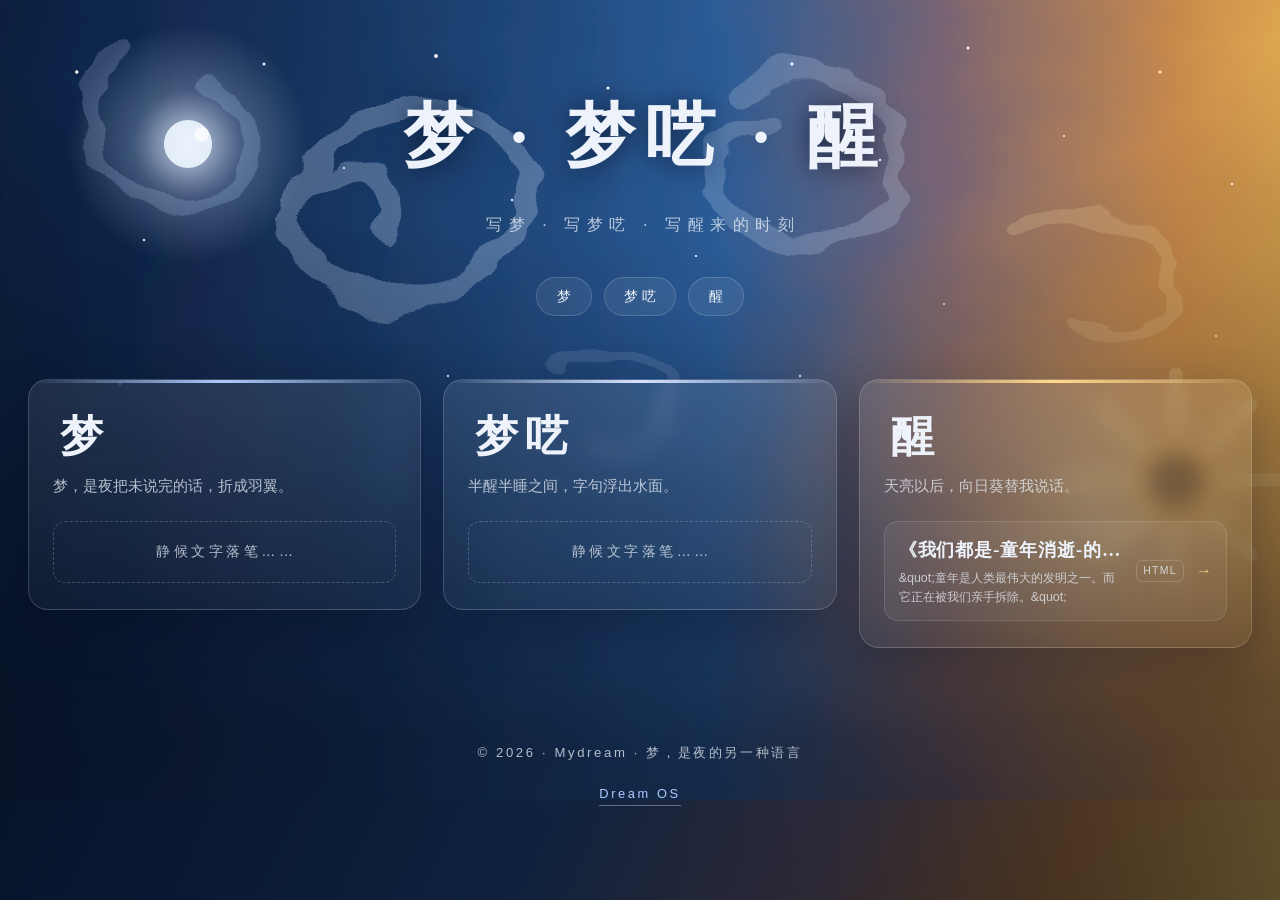
==== index.html @ 4dcb39c3 "新增作品" ====
<!DOCTYPE html>
<html lang="zh-CN">
<head>
<meta charset="UTF-8">
<meta name="viewport" content="width=device-width, initial-scale=1">
<title>梦 · 梦呓 · 醒</title>
<meta name="description" content="一个文学创作的个人主页：梦、梦呓、醒。">
<link rel="stylesheet" href="assets/style.css">
</head>
<body>

<!-- ============ 背景：星月夜(蓝) → 向日葵(暖) ============ -->
<div class="sky" aria-hidden="true">
  <svg class="paint" viewBox="0 0 1600 1000" preserveAspectRatio="xMidYMid slice" xmlns="http://www.w3.org/2000/svg">
    <defs>
      <!-- 横向主渐变：左蓝右暖，右侧落在「醒」 -->
      <linearGradient id="skyGrad" x1="0" y1="0" x2="1" y2="0">
        <stop offset="0"    stop-color="#0a1834"/>
        <stop offset="0.3"  stop-color="#16345f"/>
        <stop offset="0.55" stop-color="#2b5b96"/>
        <stop offset="0.7"  stop-color="#7a6472"/>
        <stop offset="0.85" stop-color="#c98a4b"/>
        <stop offset="1"    stop-color="#f2c457"/>
      </linearGradient>
      <!-- 印象派笔触：fractalNoise + 位移扭曲 -->
      <filter id="brush" x="-10%" y="-10%" width="120%" height="120%">
        <feTurbulence type="fractalNoise" baseFrequency="0.0068 0.0136"
                      numOctaves="3" seed="9" result="n"/>
        <feDisplacementMap in="SourceGraphic" in2="n" scale="58"
                           xChannelSelector="R" yChannelSelector="G"/>
      </filter>
      <!-- 月亮冷光 -->
      <radialGradient id="moonGlow" cx="50%" cy="50%" r="50%">
        <stop offset="0%"   stop-color="#eaf4ff" stop-opacity="0.85"/>
        <stop offset="45%"  stop-color="#cfe0ff" stop-opacity="0.26"/>
        <stop offset="100%" stop-color="#cfe0ff" stop-opacity="0"/>
      </radialGradient>
      <!-- 向日葵暖光 -->
      <radialGradient id="warmGlow" cx="50%" cy="50%" r="50%">
        <stop offset="0%"   stop-color="#ffe2a0" stop-opacity="0.5"/>
        <stop offset="55%"  stop-color="#e8a23d" stop-opacity="0.18"/>
        <stop offset="100%" stop-color="#e8a23d" stop-opacity="0"/>
      </radialGradient>
    </defs>

    <!-- 被笔触扭曲的整幅色底 + 旋涡云 -->
    <g filter="url(#brush)">
      <rect x="-160" y="-160" width="1920" height="1320" fill="url(#skyGrad)"/>
      <g fill="none" stroke-linecap="round">
        <!-- 中部大旋涡 -->
        <path d="M360 250 C 410 120, 610 100, 650 205 C 685 300, 565 390, 455 370
                 C 350 350, 335 250, 410 220 C 465 198, 525 245, 485 295"
              stroke="#cfe2ff" stroke-opacity="0.28" stroke-width="30"/>
        <!-- 左侧旋流 -->
        <path d="M150 60 C 70 130, 120 250, 225 260 C 330 270, 345 150, 265 100"
              stroke="#bcd6ff" stroke-opacity="0.2" stroke-width="22"/>
        <!-- 右中偏冷细旋 -->
        <path d="M930 120 C 1000 60, 1120 95, 1120 185 C 1120 290, 1010 330, 930 280
                 C 860 235, 900 150, 975 155"
              stroke="#dce9ff" stroke-opacity="0.2" stroke-width="26"/>
        <!-- 下方小旋 -->
        <path d="M700 470 C 740 420, 830 430, 840 485 C 850 545, 790 575, 745 545"
              stroke="#c9dcff" stroke-opacity="0.15" stroke-width="16"/>
        <!-- 右下暖旋（过渡到向日葵） -->
        <path d="M1280 300 C 1340 250, 1450 270, 1465 335 C 1480 405, 1400 445, 1340 410"
              stroke="#ffe3ae" stroke-opacity="0.2" stroke-width="18"/>
      </g>
    </g>

    <!-- 月与冷光 -->
    <circle class="moon-halo" cx="235" cy="180" r="150" fill="url(#moonGlow)"/>
    <circle cx="235" cy="180" r="30" fill="#eef7ff" opacity="0.9"/>
    <circle cx="252" cy="168" r="9" fill="#ffffff" opacity="0.7"/>
    <!-- 向日葵暖光 + 花盘（右缘，星夜过渡到暖色） -->
    <circle cx="1380" cy="640" r="440" fill="url(#warmGlow)"/>
    <g transform="translate(1470,600)" opacity="0.6">
      <circle r="56" fill="#e8a23d" opacity="0.4"/>
      <circle r="34" fill="#24150a" opacity="0.55"/>
      <g stroke="#ffd887" stroke-width="17" stroke-linecap="round" fill="none" opacity="0.6">
        <path d="M58 0 L132 0"/>
        <path d="M41 41 L93 93"/>
        <path d="M0 58 L0 132"/>
        <path d="M-41 41 L-93 93"/>
        <path d="M-58 0 L-132 0"/>
        <path d="M-41 -41 L-93 -93"/>
        <path d="M0 -58 L0 -132"/>
        <path d="M41 -41 L93 -93"/>
      </g>
    </g>

    <!-- 星点（CSS 动画闪烁） -->
    <g class="stars">
      <circle class="star" cx="96"  cy="90"  r="2.1" fill="#fff"   style="animation-delay:-0.3s"/>
      <circle class="star" cx="180" cy="300" r="1.5" fill="#fff"   style="animation-delay:-1.1s"/>
      <circle class="star" cx="330" cy="80"  r="1.9" fill="#e6f0ff" style="animation-delay:-2.4s"/>
      <circle class="star" cx="430" cy="210" r="1.3" fill="#fff"   style="animation-delay:-0.7s"/>
      <circle class="star" cx="545" cy="70"  r="2.4" fill="#fff"   style="animation-delay:-1.9s"/>
      <circle class="star" cx="640" cy="250" r="1.5" fill="#dbe8ff" style="animation-delay:-2.9s"/>
      <circle class="star" cx="760" cy="110" r="2"   fill="#fff"   style="animation-delay:-0.5s"/>
      <circle class="star" cx="870" cy="320" r="1.4" fill="#fff"   style="animation-delay:-1.6s"/>
      <circle class="star" cx="990" cy="80"  r="2.2" fill="#e6f0ff" style="animation-delay:-2.1s"/>
      <circle class="star" cx="1100" cy="200" r="1.6" fill="#fff"  style="animation-delay:-0.9s"/>
      <circle class="star" cx="1210" cy="60" r="1.9" fill="#fff"   style="animation-delay:-2.6s"/>
      <circle class="star" cx="1330" cy="170" r="1.4" fill="#ffe9b0" style="animation-delay:-1.4s"/>
      <circle class="star" cx="1450" cy="90" r="2"   fill="#ffe9b0" style="animation-delay:-0.2s"/>
      <circle class="star" cx="1540" cy="230" r="1.5" fill="#fff"  style="animation-delay:-3.1s"/>
      <circle class="star" cx="150"  cy="480" r="1.4" fill="#fff"  style="animation-delay:-2.2s"/>
      <circle class="star" cx="320"  cy="560" r="1.1" fill="#fff"  style="animation-delay:-0.6s"/>
      <circle class="star" cx="560"  cy="470" r="1.6" fill="#dbe8ff" style="animation-delay:-1.8s"/>
      <circle class="star" cx="760"  cy="560" r="1.2" fill="#fff"  style="animation-delay:-2.8s"/>
      <circle class="star" cx="1000" cy="470" r="1.5" fill="#fff"  style="animation-delay:-0.4s"/>
      <circle class="star" cx="1180" cy="380" r="1.3" fill="#ffe9b0" style="animation-delay:-3.3s"/>
      <circle class="star" cx="1520" cy="420" r="1.6" fill="#ffe9b0" style="animation-delay:-1s"/>
    </g>
  </svg>
  <div class="veil"></div>
</div>

<!-- ============ 页面内容 ============ -->
<div class="page">

  <header class="hero">
    <h1>梦 · 梦呓 · 醒</h1>
    <p class="hero-sub">写梦 · 写梦呓 · 写醒来的时刻</p>
    <nav class="hero-nav" aria-label="专栏导航">
      <a href="#col-dream">梦</a>
      <a href="#col-murmur">梦呓</a>
      <a href="#col-wake">醒</a>
    </nav>
  </header>
  <main class="columns">

    <!-- 梦 -->
    <section class="col col--dream" id="col-dream" aria-labelledby="t-dream">
      <h2 id="t-dream">梦</h2>
      <p class="motto">梦，是夜把未说完的话，折成羽翼。</p>
      <ul class="works" data-works="dream">
      <li class="empty">静候文字落笔……</li>
      </ul>
    </section>

    <!-- 梦呓 -->
    <section class="col col--murmur" id="col-murmur" aria-labelledby="t-murmur">
      <h2 id="t-murmur">梦呓</h2>
      <p class="motto">半醒半睡之间，字句浮出水面。</p>
      <ul class="works" data-works="murmur">
      <li class="empty">静候文字落笔……</li>
      </ul>
    </section>

    <!-- 醒 -->
    <section class="col col--wake" id="col-wake" aria-labelledby="t-wake">
      <h2 id="t-wake">醒</h2>
      <p class="motto">天亮以后，向日葵替我说话。</p>
      <ul class="works" data-works="wake">
        <li>
          <a class="work" href="awake/%E6%88%91%E4%BB%AC%E9%83%BD%E6%98%AF-%E7%AB%A5%E5%B9%B4%E6%B6%88%E9%80%9D-%E7%9A%84%E6%B4%BB%E6%A0%B7%E6%9D%BF%E2%80%94%E2%80%94%E9%87%8D%E8%AF%BB%E5%B0%BC%E5%B0%94%C2%B7%E6%B3%A2%E5%85%B9%E6%9B%BC%E3%80%8A%E7%AB%A5%E5%B9%B4%E7%9A%84%E6%B6%88%E9%80%9D%E3%80%8B.html" target="_blank" rel="noopener">
            <span class="w-info">
              <span class="w-title">《我们都是-童年消逝-的活样板——重读尼尔·波兹曼《童年的消逝》》</span>
              <span class="w-note">&amp;quot;童年是人类最伟大的发明之一。而它正在被我们亲手拆除。&amp;quot;</span>
            </span>
            <span class="w-badge">html</span>
            <span class="w-go" aria-hidden="true">→</span>
          </a>
        </li>
      </ul>
    </section>

  </main>

  <footer class="page-footer">
    <p>© <span id="year">2026</span> · Mydream · 梦，是夜的另一种语言</p>
    <p><a class="os-entry" href="https://mydream-os.pages.dev/" target="_blank" rel="noopener">Dream&nbsp;OS</a></p>
  </footer>

</div>

<script src="assets/main.js"></script>
</body>
</html>
---- assets/style.css ----
/* =========================================================
   Mydream 主页样式
   视觉：星月夜(蓝) → 向日葵(暖) 渐变 + SVG 笔触 + 星点/暖光
   纯 CSS/SVG，无外部依赖；桌面横排三栏，手机竖排
   ========================================================= */

:root {
  --ink:      #eef3fb;
  --ink-dim:  rgba(238, 243, 251, 0.74);
  --serif:    "Songti SC", "STSong", "Noto Serif CJK SC",
              "Source Han Serif SC", "SimSun", serif;
  --sans:     -apple-system, BlinkMacSystemFont, "Segoe UI", "PingFang SC",
              "Hiragino Sans GB", "Microsoft YaHei", sans-serif;
  --line:     rgba(255, 255, 255, 0.16);
  --dream:    #aecbff;
  --murmur:   #d9e4ff;
  --wake:     #ffd98a;
}

* { box-sizing: border-box; }

html { scroll-behavior: smooth; }

body {
  margin: 0;
  min-height: 100vh;
  background: #0a1834;
  color: var(--ink);
  font-family: var(--sans);
  line-height: 1.7;
  -webkit-font-smoothing: antialiased;
  overflow-x: hidden;
}

/* ================= 背景天空 ================= */
.sky {
  position: fixed;
  inset: 0;
  z-index: -1;
  overflow: hidden;
  background: linear-gradient(115deg,
    #081226 0%, #102a55 30%, #1f4474 55%,
    #6a5d74 72%, #c0803f 86%, #f2c457 100%);
}
.sky svg { display: block; }

.sky .veil {
  position: absolute;
  inset: 0;
  background:
    radial-gradient(130% 95% at 50% -12%, transparent 42%, rgba(2, 6, 18, 0.55) 100%),
    radial-gradient(90% 70% at 86% 116%, rgba(36, 20, 2, 0.38), transparent 62%);
}

/* 星点闪烁（SVG 内 circle 使用） */
.paint .star {
  transform-box: fill-box;
  transform-origin: center;
  animation: twinkle 3.6s ease-in-out infinite;
}
@keyframes twinkle {
  0%, 100% { opacity: 0.08; }
  50%      { opacity: 0.95; }
}

/* ================= 页面框架 ================= */
.page {
  position: relative;
  max-width: 1280px;
  margin: 0 auto;
  padding: 0 28px 40px;
}

/* ---------- 顶部标题区 ---------- */
.hero {
  padding: 8.5vh 0 4vh;
  text-align: center;
}
.hero h1 {
  margin: 0;
  font-family: var(--serif);
  font-weight: 600;
  font-size: clamp(2.4rem, 6.5vw, 4.4rem);
  letter-spacing: 0.14em;
  text-indent: 0.14em;
  text-shadow: 0 2px 26px rgba(3, 10, 30, 0.6);
  animation: rise 1s ease both;
}
.hero-sub {
  margin: 0.9rem 0 0;
  color: var(--ink-dim);
  letter-spacing: 0.4em;
  text-indent: 0.4em;
  font-size: clamp(0.8rem, 1.8vw, 1.02rem);
  animation: rise 1s 0.15s ease both;
}
.hero-nav {
  margin-top: 2.4rem;
  display: flex;
  justify-content: center;
  gap: 12px;
  flex-wrap: wrap;
  animation: rise 1s 0.3s ease both;
}
.hero-nav a {
  color: var(--ink);
  text-decoration: none;
  padding: 0.45em 1.15em;
  border: 1px solid var(--line);
  border-radius: 999px;
  background: rgba(255, 255, 255, 0.07);
  backdrop-filter: blur(6px);
  font-size: 0.9rem;
  letter-spacing: 0.22em;
  text-indent: 0.22em;
}
.hero-nav a:hover { background: rgba(255, 255, 255, 0.16); }

@keyframes rise {
  from { opacity: 0; transform: translateY(16px); }
  to   { opacity: 1; transform: none; }
}

/* ================= 三栏专栏 ================= */
.columns {
  display: grid;
  grid-template-columns: repeat(3, 1fr);
  gap: 22px;
  margin-top: 3vh;
  align-items: start;
}

.col {
  position: relative;
  display: flex;
  flex-direction: column;
  padding: 28px 24px 26px;
  border-radius: 20px;
  border: 1px solid var(--line);
  background: linear-gradient(180deg, rgba(255, 255, 255, 0.09), rgba(255, 255, 255, 0.035));
  backdrop-filter: blur(10px);
  box-shadow: 0 18px 50px rgba(2, 8, 24, 0.28);
  overflow: hidden;
  transition: opacity 0.7s ease, transform 0.7s ease;
}
/* 仅在 JS 可用时做进场渐显（无 JS 则默认直接可见） */
.js .col { opacity: 0; transform: translateY(18px); }
.js .col.in { opacity: 1; transform: none; }

/* 栏顶渐变细线 + 色标 */
.col::before {
  content: "";
  position: absolute;
  inset: 0 0 auto 0;
  height: 3px;
  background: linear-gradient(90deg, transparent, var(--accent, #aecbff), transparent);
}
.col--dream  { --accent: var(--dream); }
.col--murmur { --accent: var(--murmur); }
.col--wake   { --accent: var(--wake); }

.col h2 {
  margin: 0.05em 0 0.15em;
  font-family: var(--serif);
  font-weight: 600;
  font-size: clamp(1.9rem, 4vw, 2.7rem);
  letter-spacing: 0.16em;
  text-indent: 0.16em;
  line-height: 1.25;
}
.col .motto {
  margin: 0 0 20px;
  color: var(--ink-dim);
  font-size: 0.95rem;
  line-height: 2;
}
/* ---------- 作品列表 ---------- */
.works {
  list-style: none;
  margin: 0;
  padding: 0;
  display: flex;
  flex-direction: column;
  gap: 10px;
}

.works .empty {
  color: var(--ink-dim);
  border: 1px dashed rgba(255, 255, 255, 0.2);
  border-radius: 12px;
  padding: 18px 12px;
  text-align: center;
  font-size: 0.88rem;
  letter-spacing: 0.25em;
  text-indent: 0.25em;
}

.work {
  display: flex;
  align-items: center;
  gap: 12px;
  text-decoration: none;
  color: var(--ink);
  padding: 13px 14px;
  border: 1px solid rgba(255, 255, 255, 0.12);
  border-radius: 14px;
  background: rgba(255, 255, 255, 0.05);
  transition: transform 0.25s ease, background 0.25s ease, border-color 0.25s ease;
}
.work:hover {
  transform: translateY(-2px);
  background: rgba(255, 255, 255, 0.13);
  border-color: rgba(255, 255, 255, 0.3);
}

.work .w-info { display: flex; flex-direction: column; min-width: 0; }
.work .w-title {
  font-family: var(--serif);
  font-size: 1.15rem;
  font-weight: 600;
  letter-spacing: 0.05em;
  white-space: nowrap;
  overflow: hidden;
  text-overflow: ellipsis;
}
.work .w-note {
  color: var(--ink-dim);
  font-size: 0.78rem;
  line-height: 1.5;
  margin-top: 3px;
  display: -webkit-box;
  line-clamp: 2;
  -webkit-line-clamp: 2;
  -webkit-box-orient: vertical;
  overflow: hidden;
}
.work .w-badge {
  flex: none;
  font-size: 0.66rem;
  letter-spacing: 0.12em;
  color: var(--ink-dim);
  border: 1px solid var(--line);
  border-radius: 6px;
  padding: 1px 6px;
  text-transform: uppercase;
}
.work .w-go {
  flex: none;
  margin-left: auto;
  color: var(--accent, var(--wake));
  font-size: 1rem;
  opacity: 0.85;
}

/* ---------- 页脚 ---------- */
.page-footer {
  margin-top: 7vh;
  padding-top: 18px;
  text-align: center;
  color: var(--ink-dim);
  font-size: 0.82rem;
  letter-spacing: 0.2em;
}
.page-footer .os-entry {
  display: inline-block;
  margin-top: 6px;
  color: var(--dream, #aecbff);
  font-size: 0.8rem;
  text-decoration: none;
  border-bottom: 1px solid rgba(174, 203, 255, 0.45);
  transition: color 0.25s ease, border-color 0.25s ease;
}
.page-footer .os-entry:hover {
  color: var(--wake, #ffd98a);
  border-bottom-color: rgba(255, 217, 138, 0.6);
}

/* ================= 响应式 ================= */
@media (max-width: 900px) {
  .hero { padding: 7vh 0 3vh; }
  .columns { grid-template-columns: 1fr; gap: 16px; margin-top: 2vh; }
  .col--wake { margin-bottom: 2vh; }
}

/* 手机竖排：把「醒」放在最下，背景改为上蓝下暖 */
@media (max-width: 640px) {
  .page { padding: 0 16px 28px; }
  .sky { background: linear-gradient(180deg,
    #081226 0%, #102a55 26%, #1f4474 48%,
    #7a6459 66%, #c0803f 84%, #f2c457 100%); }
  .sky .paint { display: none; }
}

/* 减弱动画偏好 */
@media (prefers-reduced-motion: reduce) {
  html { scroll-behavior: auto; }
  .paint .star { animation: none; }
  .hero h1, .hero-sub, .hero-nav { animation: none; }
  .col { opacity: 1; transform: none; transition: none; }
  .work { transition: none; }
}
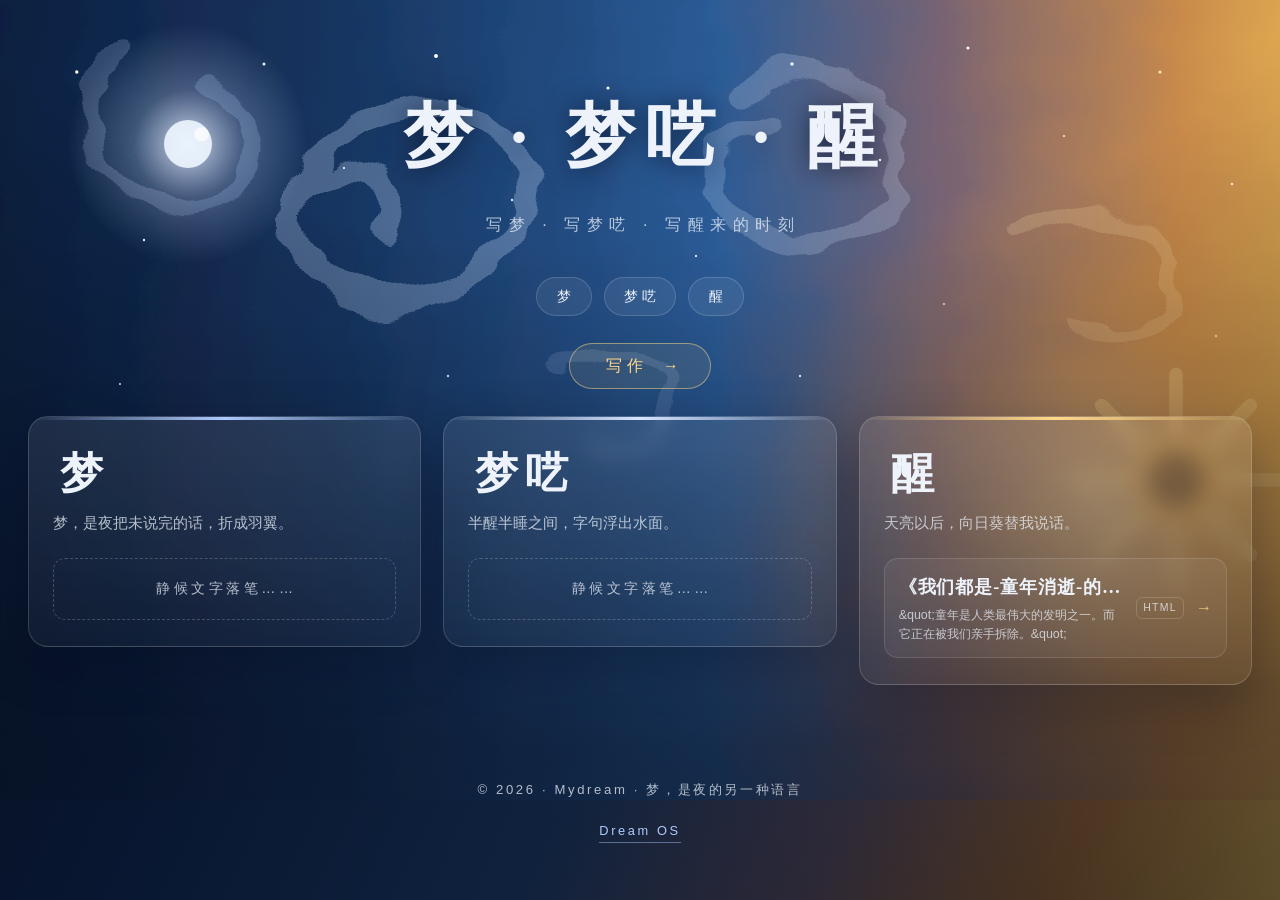
==== commit a400a5cf: "feat: 首页写作入口 + html-writer 发布到主页（HMAC 鉴权 + Pages Functions + KV）" ====
--- a/index.html
+++ b/index.html
@@ -128,6 +128,14 @@
       <a href="#col-wake">醒</a>
     </nav>
   </header>
+
+  <!-- 写作台入口：html-writer -->
+  <div class="write-entry">
+    <a class="write-entry-link" href="html-writer/" target="_blank" rel="noopener">
+      写作<span class="write-entry-go" aria-hidden="true">→</span>
+    </a>
+  </div>
+
   <main class="columns">
 
     <!-- 梦 -->
--- a/assets/style.css
+++ b/assets/style.css
@@ -115,6 +115,35 @@
   text-indent: 0.22em;
 }
 .hero-nav a:hover { background: rgba(255, 255, 255, 0.16); }
+
+/* ---------- 写作台入口（html-writer，单行居中胶囊） ---------- */
+.write-entry {
+  margin-top: -1vh;      /* 收拢 hero 底部留白，入口紧贴标题区下方 */
+  text-align: center;
+  animation: rise 1s 0.45s ease both;
+}
+.write-entry-link {
+  display: inline-flex;
+  align-items: center;
+  gap: 0.7em;
+  color: var(--wake);
+  font-size: 0.98rem;
+  letter-spacing: 0.3em;
+  text-indent: 0.3em;
+  text-decoration: none;
+  padding: 0.55em 1.7em 0.55em 2em;
+  border: 1px solid rgba(255, 217, 138, 0.5);
+  border-radius: 999px;
+  background: rgba(255, 217, 138, 0.09);
+  transition: background 0.25s ease, color 0.25s ease, border-color 0.25s ease;
+}
+.write-entry-link:hover {
+  color: #33210a;
+  background: var(--wake);
+  border-color: var(--wake);
+}
+.write-entry-go { transition: transform 0.25s ease; }
+.write-entry-link:hover .write-entry-go { transform: translateX(3px); }
 
 @keyframes rise {
   from { opacity: 0; transform: translateY(16px); }
@@ -295,7 +324,7 @@
 @media (prefers-reduced-motion: reduce) {
   html { scroll-behavior: auto; }
   .paint .star { animation: none; }
-  .hero h1, .hero-sub, .hero-nav { animation: none; }
+  .hero h1, .hero-sub, .hero-nav, .write-entry { animation: none; }
   .col { opacity: 1; transform: none; transition: none; }
   .work { transition: none; }
 }
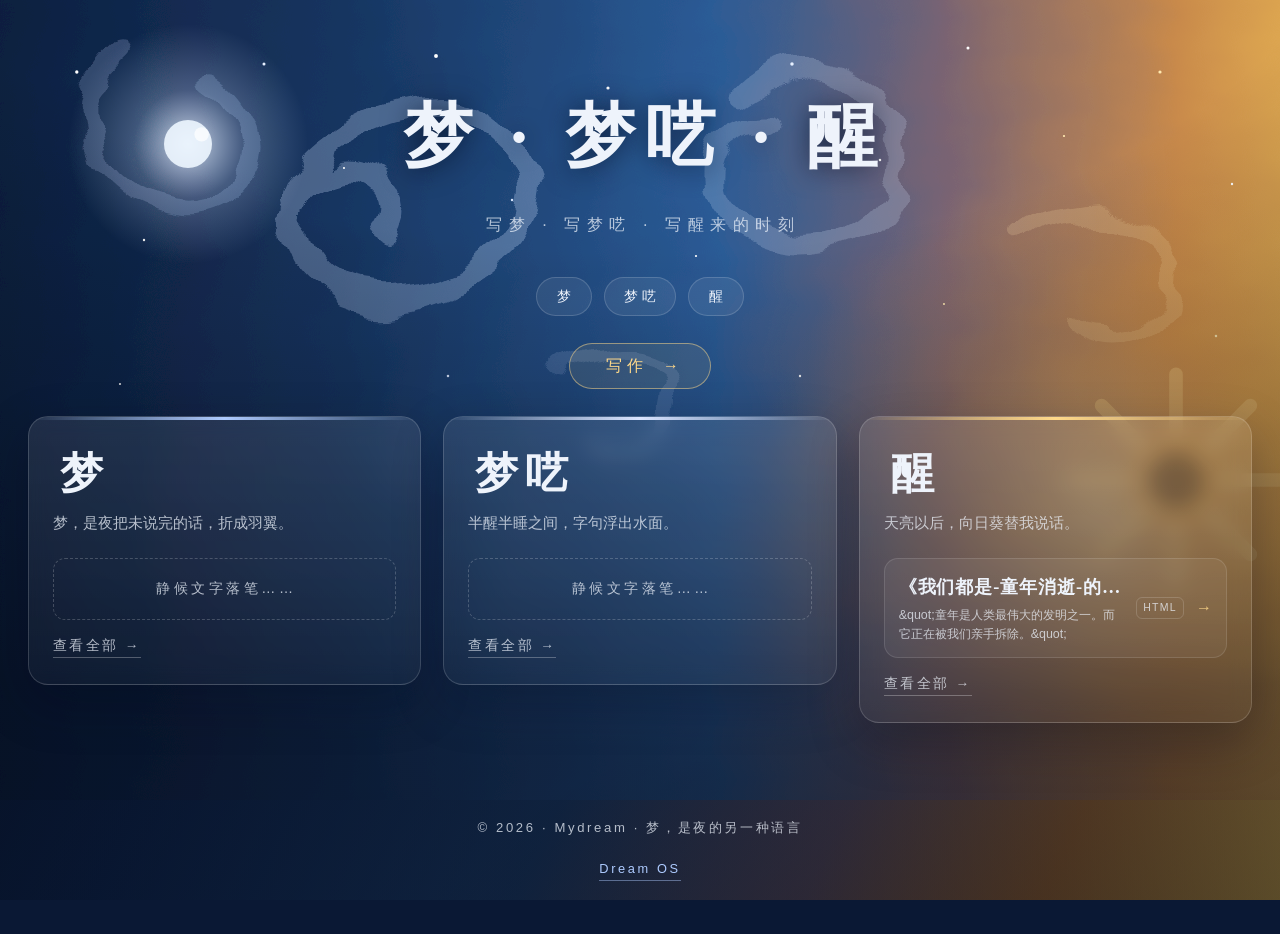
==== commit a93782e4: "feat: 首页每栏限 2 篇 + 分类管理页（瀑布流卡片 + 标题/全文搜索）" ====
--- a/index.html
+++ b/index.html
@@ -140,25 +140,27 @@
 
     <!-- 梦 -->
     <section class="col col--dream" id="col-dream" aria-labelledby="t-dream">
-      <h2 id="t-dream">梦</h2>
+      <h2 id="t-dream"><a class="col-title-link" href="dream.html">梦</a></h2>
       <p class="motto">梦，是夜把未说完的话，折成羽翼。</p>
       <ul class="works" data-works="dream">
       <li class="empty">静候文字落笔……</li>
       </ul>
+      <a class="col-more" href="dream.html">查看全部<em aria-hidden="true">→</em></a>
     </section>
 
     <!-- 梦呓 -->
     <section class="col col--murmur" id="col-murmur" aria-labelledby="t-murmur">
-      <h2 id="t-murmur">梦呓</h2>
+      <h2 id="t-murmur"><a class="col-title-link" href="murmur.html">梦呓</a></h2>
       <p class="motto">半醒半睡之间，字句浮出水面。</p>
       <ul class="works" data-works="murmur">
       <li class="empty">静候文字落笔……</li>
       </ul>
+      <a class="col-more" href="murmur.html">查看全部<em aria-hidden="true">→</em></a>
     </section>
 
     <!-- 醒 -->
     <section class="col col--wake" id="col-wake" aria-labelledby="t-wake">
-      <h2 id="t-wake">醒</h2>
+      <h2 id="t-wake"><a class="col-title-link" href="awake.html">醒</a></h2>
       <p class="motto">天亮以后，向日葵替我说话。</p>
       <ul class="works" data-works="wake">
         <li>
@@ -172,6 +174,7 @@
           </a>
         </li>
       </ul>
+      <a class="col-more" href="awake.html">查看全部<em aria-hidden="true">→</em></a>
     </section>
 
   </main>
--- a/assets/style.css
+++ b/assets/style.css
@@ -197,6 +197,13 @@
   text-indent: 0.16em;
   line-height: 1.25;
 }
+/* 栏目标题即「查看全部」入口 */
+.col-title-link {
+  color: inherit;
+  text-decoration: none;
+  transition: color 0.25s ease;
+}
+.col-title-link:hover { color: var(--accent); }
 .col .motto {
   margin: 0 0 20px;
   color: var(--ink-dim);
@@ -281,6 +288,24 @@
   opacity: 0.85;
 }
 
+/* 每栏「查看全部」入口 */
+.col-more {
+  display: inline-flex;
+  align-items: center;
+  align-self: flex-start;
+  margin-top: 14px;
+  gap: 6px;
+  font-size: 0.85rem;
+  letter-spacing: 0.18em;
+  color: var(--ink-dim);
+  text-decoration: none;
+  border-bottom: 1px solid rgba(255, 255, 255, 0.28);
+  transition: color 0.25s ease, border-color 0.25s ease;
+}
+.col-more em { font-style: normal; transition: transform 0.25s ease; }
+.col-more:hover { color: var(--accent, var(--wake)); border-color: var(--accent, var(--wake)); }
+.col-more:hover em { transform: translateX(3px); }
+
 /* ---------- 页脚 ---------- */
 .page-footer {
   margin-top: 7vh;
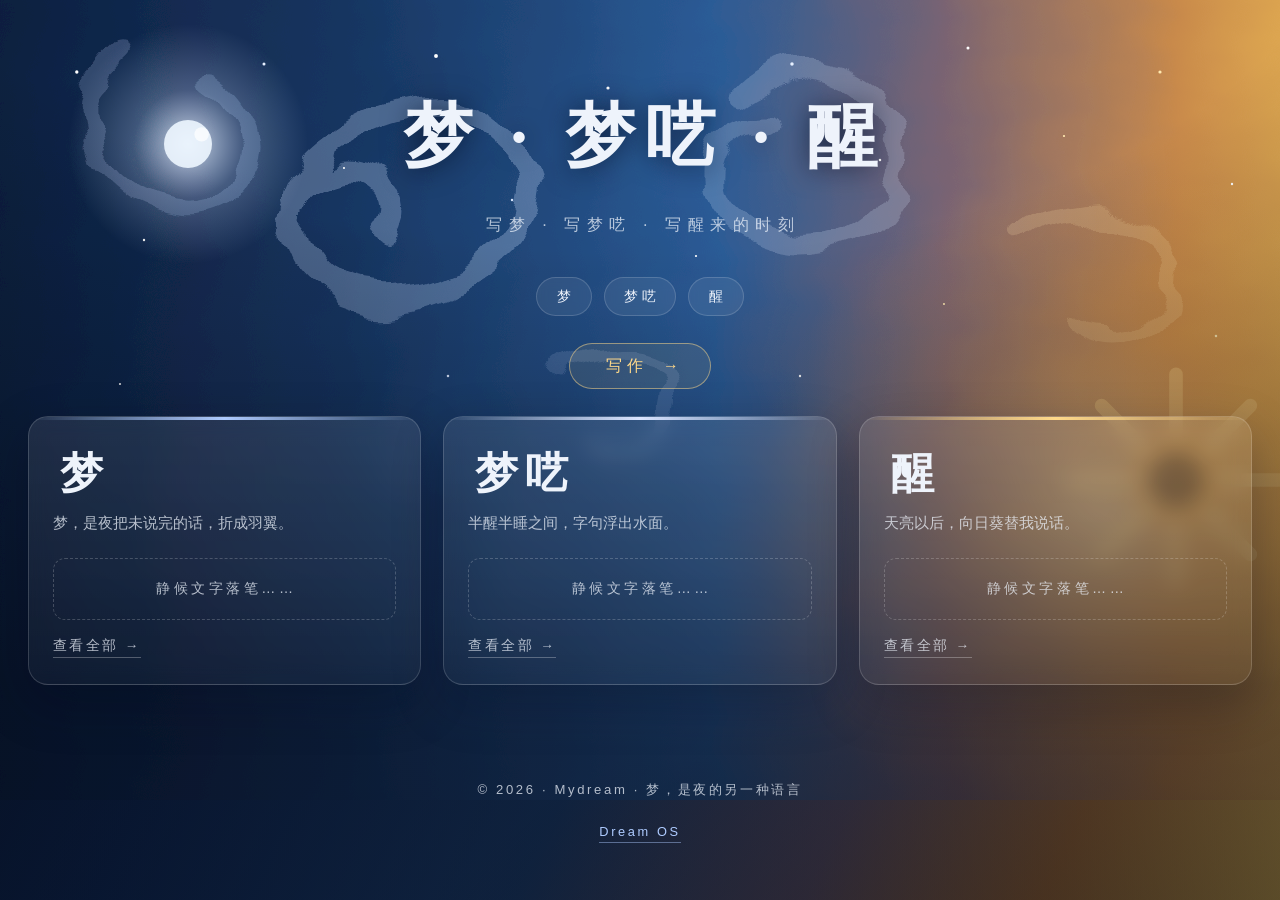
==== commit 2228997e: "chore: 移除本地 awake 静态文章并重建首页卡片" ====
--- a/index.html
+++ b/index.html
@@ -163,16 +163,7 @@
       <h2 id="t-wake"><a class="col-title-link" href="awake.html">醒</a></h2>
       <p class="motto">天亮以后，向日葵替我说话。</p>
       <ul class="works" data-works="wake">
-        <li>
-          <a class="work" href="awake/%E6%88%91%E4%BB%AC%E9%83%BD%E6%98%AF-%E7%AB%A5%E5%B9%B4%E6%B6%88%E9%80%9D-%E7%9A%84%E6%B4%BB%E6%A0%B7%E6%9D%BF%E2%80%94%E2%80%94%E9%87%8D%E8%AF%BB%E5%B0%BC%E5%B0%94%C2%B7%E6%B3%A2%E5%85%B9%E6%9B%BC%E3%80%8A%E7%AB%A5%E5%B9%B4%E7%9A%84%E6%B6%88%E9%80%9D%E3%80%8B.html" target="_blank" rel="noopener">
-            <span class="w-info">
-              <span class="w-title">《我们都是-童年消逝-的活样板——重读尼尔·波兹曼《童年的消逝》》</span>
-              <span class="w-note">&amp;quot;童年是人类最伟大的发明之一。而它正在被我们亲手拆除。&amp;quot;</span>
-            </span>
-            <span class="w-badge">html</span>
-            <span class="w-go" aria-hidden="true">→</span>
-          </a>
-        </li>
+      <li class="empty">静候文字落笔……</li>
       </ul>
       <a class="col-more" href="awake.html">查看全部<em aria-hidden="true">→</em></a>
     </section>
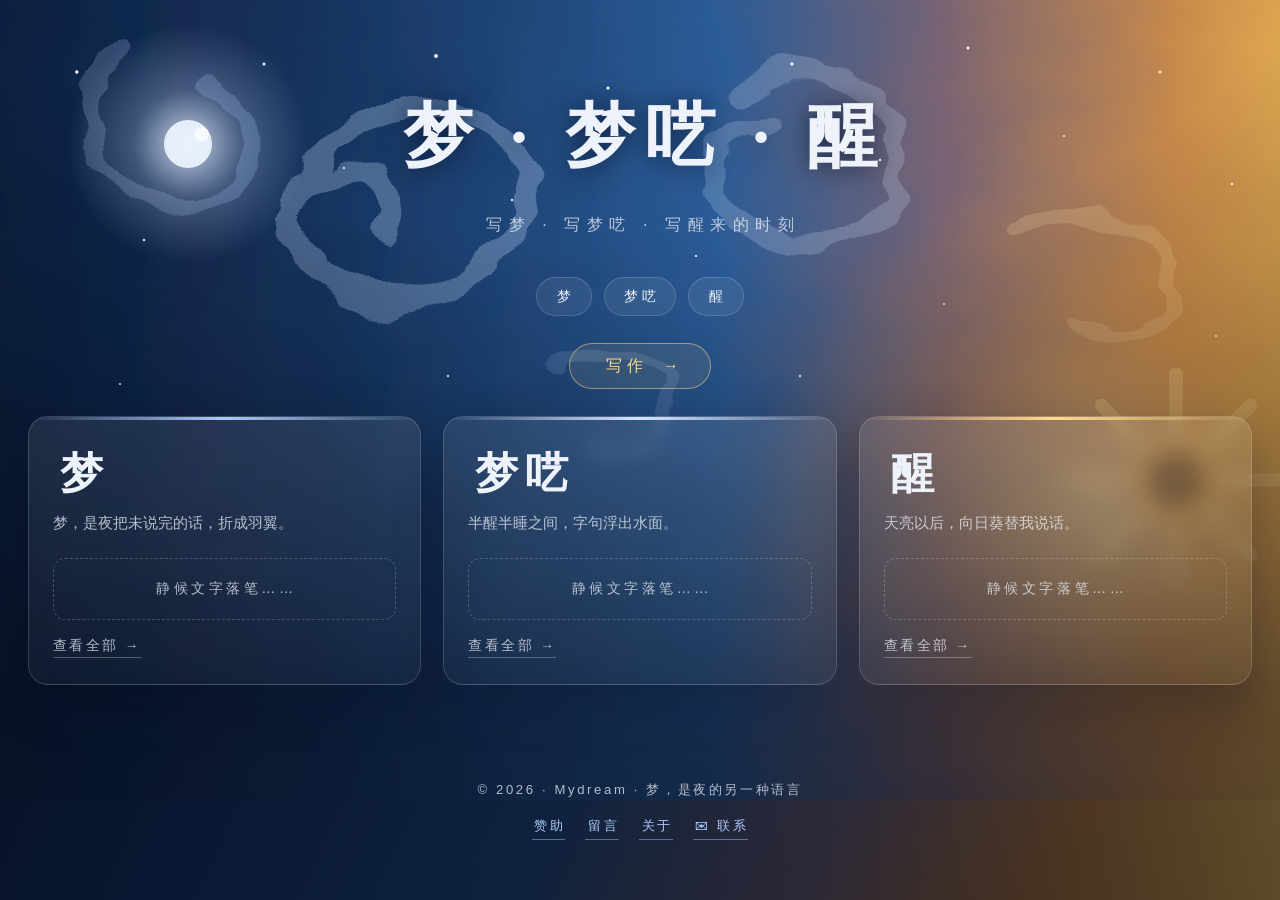
==== commit 896c7dc1: "feat: 首页页脚赞助二维码弹窗/留言板/关于/联系，移除 Dream OS 链接（含 memory-bank 存档 8-9 轮）" ====
--- a/index.html
+++ b/index.html
@@ -172,9 +172,34 @@
 
   <footer class="page-footer">
     <p>© <span id="year">2026</span> · Mydream · 梦，是夜的另一种语言</p>
-    <p><a class="os-entry" href="https://mydream-os.pages.dev/" target="_blank" rel="noopener">Dream&nbsp;OS</a></p>
+    <nav class="footer-links" aria-label="站点页脚">
+      <button type="button" class="footer-link" data-open-sponsor>赞助</button>
+      <a class="footer-link" href="guestbook.html">留言</a>
+      <a class="footer-link" href="about.html">关于</a>
+      <a class="footer-link" href="mailto:409543901@qq.com">✉ 联系</a>
+    </nav>
   </footer>
 
+</div>
+
+<!-- ============ 赞助模态框 ============ -->
+<div class="modal hidden" id="sponsorModal" role="dialog" aria-modal="true" aria-labelledby="sponsorTitle" aria-hidden="true">
+  <div class="modal-mask" data-close-sponsor></div>
+  <div class="modal-card sponsor-card">
+    <button type="button" class="modal-close" data-close-sponsor aria-label="关闭">×</button>
+    <h2 id="sponsorTitle">赞助</h2>
+    <p class="modal-sub">如果这里的字曾陪你度过某个夜晚，欢迎请我喝一杯茶。</p>
+    <div class="qr-grid">
+      <figure class="qr-figure">
+        <img src="assets/images/afdian-qr.png" alt="爱发电收款二维码" loading="lazy">
+        <figcaption>爱发电</figcaption>
+      </figure>
+      <figure class="qr-figure">
+        <img src="assets/images/wechat-reward.png" alt="微信赞赏二维码" loading="lazy">
+        <figcaption>微信赞赏</figcaption>
+      </figure>
+    </div>
+  </div>
 </div>
 
 <script src="assets/main.js"></script>
--- a/assets/style.css
+++ b/assets/style.css
@@ -315,19 +315,354 @@
   font-size: 0.82rem;
   letter-spacing: 0.2em;
 }
-.page-footer .os-entry {
-  display: inline-block;
-  margin-top: 6px;
+.page-footer .footer-links {
+  display: flex;
+  flex-wrap: wrap;
+  justify-content: center;
+  gap: 20px;
+  margin-top: 14px;
+}
+.page-footer .footer-link {
+  display: inline-flex;
+  align-items: center;
+  gap: 4px;
+  padding: 0 0 2px;
+  border: 0;
+  border-bottom: 1px solid rgba(174, 203, 255, 0.45);
+  background: none;
   color: var(--dream, #aecbff);
+  font-family: inherit;
   font-size: 0.8rem;
+  letter-spacing: 0.2em;
+  text-indent: 0.2em;
   text-decoration: none;
-  border-bottom: 1px solid rgba(174, 203, 255, 0.45);
+  cursor: pointer;
   transition: color 0.25s ease, border-color 0.25s ease;
 }
-.page-footer .os-entry:hover {
+.page-footer .footer-link:hover {
   color: var(--wake, #ffd98a);
   border-bottom-color: rgba(255, 217, 138, 0.6);
 }
+
+/* ================= 通用模态框（赞助） ================= */
+.hidden { display: none !important; }
+body.modal-open { overflow: hidden; }
+
+.modal {
+  position: fixed;
+  inset: 0;
+  z-index: 100;
+  display: flex;
+  align-items: center;
+  justify-content: center;
+  padding: 20px;
+}
+.modal-mask {
+  position: absolute;
+  inset: 0;
+  background: rgba(3, 10, 26, 0.68);
+  backdrop-filter: blur(3px);
+}
+.modal-card {
+  position: relative;
+  z-index: 1;
+  width: 560px;
+  max-width: 100%;
+  max-height: 88vh;
+  overflow-y: auto;
+  padding: 30px 30px 26px;
+  border: 1px solid rgba(255, 255, 255, 0.18);
+  border-radius: 18px;
+  background: linear-gradient(180deg, rgba(32, 44, 74, 0.94), rgba(14, 22, 40, 0.96));
+  box-shadow: 0 24px 70px rgba(0, 0, 0, 0.45);
+  color: var(--ink);
+  text-align: center;
+  animation: modal-in 0.25s ease;
+}
+@keyframes modal-in {
+  from { opacity: 0; transform: translateY(10px) scale(0.98); }
+  to   { opacity: 1; transform: none; }
+}
+.modal-card h2 {
+  margin: 0 0 8px;
+  font-family: var(--serif);
+  font-weight: 600;
+  font-size: 1.6rem;
+  letter-spacing: 0.35em;
+  text-indent: 0.35em;
+}
+.modal-sub {
+  margin: 0 0 20px;
+  color: var(--ink-dim);
+  font-size: 0.86rem;
+  letter-spacing: 0.08em;
+}
+.modal-close {
+  position: absolute;
+  top: 8px;
+  right: 12px;
+  padding: 4px 10px;
+  border: 0;
+  border-radius: 8px;
+  background: none;
+  color: var(--ink-dim);
+  font-size: 24px;
+  line-height: 1;
+  cursor: pointer;
+  transition: color 0.2s ease, background 0.2s ease;
+}
+.modal-close:hover { color: var(--ink); background: rgba(255, 255, 255, 0.12); }
+
+.qr-grid {
+  display: flex;
+  justify-content: center;
+  align-items: flex-start;
+  gap: 24px;
+  flex-wrap: wrap;
+}
+.qr-figure { margin: 0; }
+.qr-figure img {
+  display: block;
+  width: 178px;
+  max-width: 100%;
+  padding: 6px;
+  border: 1px solid rgba(255, 255, 255, 0.22);
+  border-radius: 12px;
+  background: #fff;
+}
+.qr-figure figcaption {
+  margin-top: 10px;
+  color: var(--ink-dim);
+  font-size: 0.78rem;
+  letter-spacing: 0.3em;
+  text-indent: 0.3em;
+}
+
+/* ============ 留言板 / 关于 页面背景（呼应首页星月夜→向日葵） ============ */
+body.guestbook-page,
+body.about-page {
+  background:
+    radial-gradient(120% 90% at 50% -10%, rgba(255, 255, 255, 0.06), transparent 55%),
+    linear-gradient(115deg,
+      #081226 0%, #102a55 30%, #1f4474 55%,
+      #6a5d74 72%, #c0803f 86%, #f2c457 100%);
+  background-attachment: fixed;
+}
+
+/* ================= 留言板 ================= */
+.guestbook {
+  max-width: 720px;
+  margin: 0 auto;
+  padding: 6vh 18px 9vh;
+}
+.gb-back,
+.about-back {
+  display: inline-block;
+  margin-bottom: 22px;
+  font-size: 0.84rem;
+  letter-spacing: 0.15em;
+  color: var(--ink-dim);
+  text-decoration: none;
+  border-bottom: 1px solid rgba(255, 255, 255, 0.3);
+  transition: color 0.25s ease, border-color 0.25s ease;
+}
+.gb-back:hover,
+.about-back:hover { color: var(--wake, #ffd98a); border-color: var(--wake, #ffd98a); }
+
+.guestbook-head { text-align: center; margin-bottom: 28px; }
+.guestbook h1,
+.about h1 {
+  margin: 0;
+  font-family: var(--serif);
+  font-weight: 600;
+  font-size: clamp(1.9rem, 5vw, 2.6rem);
+  letter-spacing: 0.3em;
+  text-indent: 0.3em;
+  text-shadow: 0 2px 20px rgba(3, 10, 30, 0.6);
+}
+.gb-sub {
+  margin: 8px 0 0;
+  color: var(--ink-dim);
+  font-size: 0.9rem;
+  letter-spacing: 0.25em;
+  text-indent: 0.25em;
+}
+
+.gb-form {
+  padding: 20px 20px 18px;
+  border: 1px solid rgba(255, 255, 255, 0.14);
+  border-radius: 16px;
+  background: linear-gradient(180deg, rgba(255, 255, 255, 0.09), rgba(255, 255, 255, 0.04));
+  backdrop-filter: blur(8px);
+  box-shadow: 0 16px 40px rgba(2, 8, 24, 0.22);
+}
+.gb-label {
+  display: block;
+  margin: 0 0 6px;
+  font-size: 0.78rem;
+  letter-spacing: 0.22em;
+  color: var(--ink-dim);
+}
+.gb-name { display: flex; gap: 8px; margin-bottom: 14px; }
+.guestbook input[type="text"],
+.guestbook textarea {
+  width: 100%;
+  padding: 11px 14px;
+  font-family: inherit;
+  font-size: 15px;
+  line-height: 1.7;
+  color: var(--ink);
+  background: rgba(255, 255, 255, 0.07);
+  border: 1px solid rgba(255, 255, 255, 0.22);
+  border-radius: 12px;
+  outline: none;
+  transition: border-color 0.25s ease, background 0.25s ease;
+}
+.guestbook input[type="text"]:focus,
+.guestbook textarea:focus {
+  border-color: var(--wake, #ffd98a);
+  background: rgba(255, 255, 255, 0.12);
+}
+.guestbook input[readonly] { cursor: default; }
+.guestbook textarea { resize: vertical; min-height: 120px; }
+.guestbook textarea::placeholder { color: rgba(238, 243, 251, 0.45); }
+
+.gb-rename {
+  flex: none;
+  padding: 0 16px;
+  border: 1px solid rgba(255, 255, 255, 0.3);
+  border-radius: 999px;
+  background: rgba(255, 255, 255, 0.08);
+  color: var(--ink-dim);
+  font-family: inherit;
+  font-size: 0.8rem;
+  letter-spacing: 0.1em;
+  white-space: nowrap;
+  cursor: pointer;
+  transition: color 0.2s ease, border-color 0.2s ease, background 0.2s ease;
+}
+.gb-rename:hover {
+  color: var(--ink);
+  border-color: rgba(255, 255, 255, 0.5);
+  background: rgba(255, 255, 255, 0.14);
+}
+
+.gb-count {
+  margin-top: 6px;
+  text-align: right;
+  font-size: 0.72rem;
+  letter-spacing: 0.12em;
+  color: var(--ink-dim);
+}
+.gb-submit {
+  display: block;
+  width: 100%;
+  margin-top: 14px;
+  padding: 12px;
+  border: 0;
+  border-radius: 999px;
+  background: var(--wake, #ffd98a);
+  color: #3a2810;
+  font-family: var(--serif);
+  font-size: 1rem;
+  letter-spacing: 0.4em;
+  text-indent: 0.4em;
+  cursor: pointer;
+  transition: filter 0.2s ease, transform 0.2s ease;
+}
+.gb-submit:hover { filter: brightness(1.07); transform: translateY(-1px); }
+.gb-submit:disabled { opacity: 0.55; cursor: default; transform: none; }
+
+.gb-error {
+  min-height: 1.2em;
+  margin: 10px 2px 0;
+  font-size: 0.8rem;
+  letter-spacing: 0.08em;
+  color: #ffb3b3;
+}
+
+.gb-list {
+  display: flex;
+  flex-direction: column;
+  gap: 12px;
+  margin-top: 26px;
+}
+.gb-empty {
+  padding: 48px 12px;
+  text-align: center;
+  color: var(--ink-dim);
+  font-size: 0.9rem;
+  letter-spacing: 0.3em;
+}
+.gb-item {
+  padding: 14px 16px;
+  border: 1px solid rgba(255, 255, 255, 0.12);
+  border-radius: 14px;
+  background: rgba(255, 255, 255, 0.05);
+  backdrop-filter: blur(6px);
+}
+.gb-item-head {
+  display: flex;
+  align-items: baseline;
+  gap: 12px;
+  margin-bottom: 6px;
+  flex-wrap: wrap;
+}
+.gb-item-name {
+  font-family: var(--serif);
+  font-size: 0.98rem;
+  letter-spacing: 0.04em;
+  color: var(--wake, #ffd98a);
+}
+.gb-item-time {
+  font-size: 0.72rem;
+  letter-spacing: 0.08em;
+  color: var(--ink-dim);
+}
+.gb-item-text {
+  margin: 0;
+  white-space: pre-wrap;
+  word-break: break-word;
+  color: var(--ink);
+  font-size: 0.93rem;
+  line-height: 1.9;
+}
+
+/* ================= 关于页 ================= */
+.about {
+  max-width: 660px;
+  margin: 0 auto;
+  padding: 6vh 20px 10vh;
+}
+.about-head { text-align: center; margin-bottom: 26px; }
+.about-motto {
+  margin: 8px 0 0;
+  color: var(--ink-dim);
+  font-size: 0.9rem;
+  letter-spacing: 0.35em;
+  text-indent: 0.35em;
+}
+.about-card {
+  padding: 30px 30px;
+  border: 1px solid rgba(255, 255, 255, 0.14);
+  border-radius: 18px;
+  background: linear-gradient(180deg, rgba(255, 255, 255, 0.1), rgba(255, 255, 255, 0.04));
+  backdrop-filter: blur(8px);
+  box-shadow: 0 16px 40px rgba(2, 8, 24, 0.22);
+  font-size: 0.98rem;
+  line-height: 2.1;
+}
+.about-card p { margin: 0 0 1.1em; }
+.about-card p:last-child { margin-bottom: 0; }
+.about-contact { color: var(--ink-dim); letter-spacing: 0.1em; }
+.about-mail {
+  color: var(--wake, #ffd98a);
+  text-decoration: none;
+  border-bottom: 1px solid rgba(255, 217, 138, 0.5);
+  word-break: break-all;
+  transition: color 0.2s ease, border-color 0.2s ease;
+}
+.about-mail:hover { color: #fff; border-color: rgba(255, 255, 255, 0.8); }
 
 /* ================= 响应式 ================= */
 @media (max-width: 900px) {
@@ -354,3 +689,36 @@
   .work { transition: none; }
 }
 
+/* ---------- 新增页面：移动端适配 ---------- */
+@media (max-width: 640px) {
+  /* 手机竖排背景改为上蓝下暖（留言板 / 关于） */
+  body.guestbook-page,
+  body.about-page {
+    background:
+      radial-gradient(120% 80% at 50% -6%, rgba(255, 255, 255, 0.05), transparent 50%),
+      linear-gradient(180deg,
+        #081226 0%, #102a55 26%, #1f4474 48%,
+        #7a6459 66%, #c0803f 84%, #f2c457 100%);
+  }
+
+  .modal { padding: 14px; }
+  .modal-card { padding: 26px 18px 22px; }
+  .qr-figure img { width: 148px; }
+
+  .guestbook, .about { padding-left: 14px; padding-right: 14px; }
+  .gb-form, .about-card { padding: 18px 16px 16px; }
+  .gb-name { flex-wrap: wrap; }
+  .gb-rename { flex: 1; padding: 10px 12px; }
+}
+
+@media (max-width: 380px) {
+  .qr-figure img { width: 128px; }
+  .footer-links { gap: 14px; }
+}
+
+/* 减弱动画：模态框渐显一并关闭 */
+@media (prefers-reduced-motion: reduce) {
+  .modal-card { animation: none; }
+}
+
+
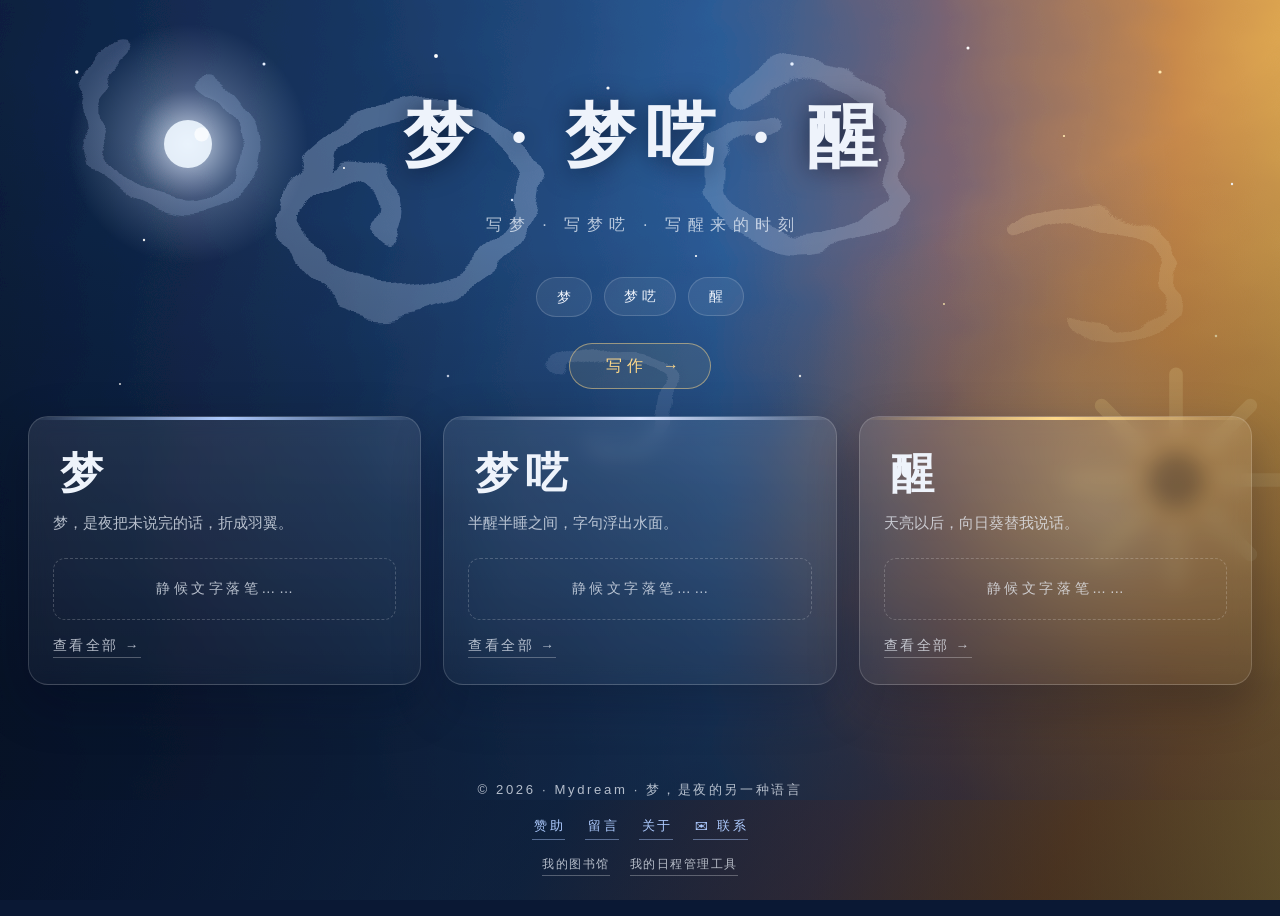
==== commit 800f87b6: "feat: 所有页面 footer 增加友情链接（我的图书馆 myfami.cn / 我的日程管理工具 ics-editor）" ====
--- a/index.html
+++ b/index.html
@@ -178,6 +178,10 @@
       <a class="footer-link" href="about.html">关于</a>
       <a class="footer-link" href="mailto:409543901@qq.com">✉ 联系</a>
     </nav>
+    <nav class="friend-links" aria-label="友情链接">
+      <a class="friend-link" href="https://myfami.cn/" target="_blank" rel="noopener">我的图书馆</a>
+      <a class="friend-link" href="https://ics-editor.zhang409543901.workers.dev/" target="_blank" rel="noopener">我的日程管理工具</a>
+    </nav>
   </footer>
 
 </div>
--- a/assets/style.css
+++ b/assets/style.css
@@ -342,6 +342,31 @@
 .page-footer .footer-link:hover {
   color: var(--wake, #ffd98a);
   border-bottom-color: rgba(255, 217, 138, 0.6);
+}
+
+/* ---------- 友情链接（所有公开页页脚） ---------- */
+.friend-links {
+  display: flex;
+  flex-wrap: wrap;
+  justify-content: center;
+  gap: 20px;
+  margin-top: 14px;
+}
+.friend-link {
+  color: var(--ink-dim);
+  font-size: 0.78rem;
+  letter-spacing: 0.12em;
+  text-decoration: none;
+  border-bottom: 1px solid rgba(255, 255, 255, 0.28);
+  transition: color 0.25s ease, border-color 0.25s ease;
+}
+.friend-link:hover {
+  color: var(--wake, #ffd98a);
+  border-bottom-color: rgba(255, 217, 138, 0.6);
+}
+.site-footer {
+  padding: 26px 16px 44px;
+  text-align: center;
 }
 
 /* ================= 通用模态框（赞助） ================= */
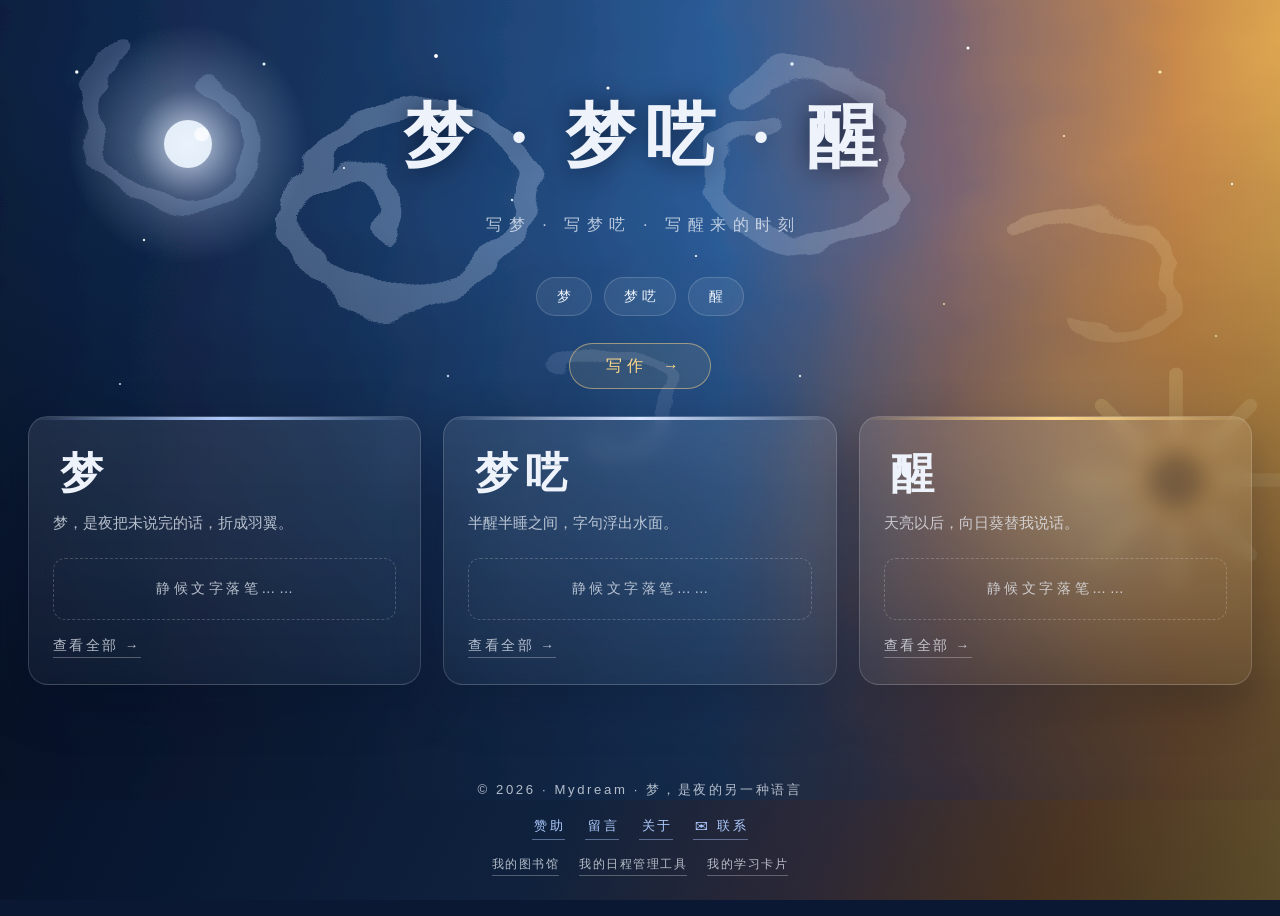
==== commit a1c67494: "feat: 页脚友情链接更新（日程工具换 ics.myfami.cn，新增我的学习卡片 cards.myfami.cn） 范围 7 个公开页面（含长文目录页 book.html）：ics-editor" ====
--- a/index.html
+++ b/index.html
@@ -6,6 +6,7 @@
 <title>梦 · 梦呓 · 醒</title>
 <meta name="description" content="一个文学创作的个人主页：梦、梦呓、醒。">
 <link rel="stylesheet" href="assets/style.css">
+<link rel="icon" type="image/png" href="assets/favicon.png">
 </head>
 <body>
 
@@ -180,7 +181,8 @@
     </nav>
     <nav class="friend-links" aria-label="友情链接">
       <a class="friend-link" href="https://myfami.cn/" target="_blank" rel="noopener">我的图书馆</a>
-      <a class="friend-link" href="https://ics-editor.zhang409543901.workers.dev/" target="_blank" rel="noopener">我的日程管理工具</a>
+      <a class="friend-link" href="https://ics.myfami.cn/" target="_blank" rel="noopener">我的日程管理工具</a>
+      <a class="friend-link" href="https://cards.myfami.cn/" target="_blank" rel="noopener">我的学习卡片</a>
     </nav>
   </footer>
 
